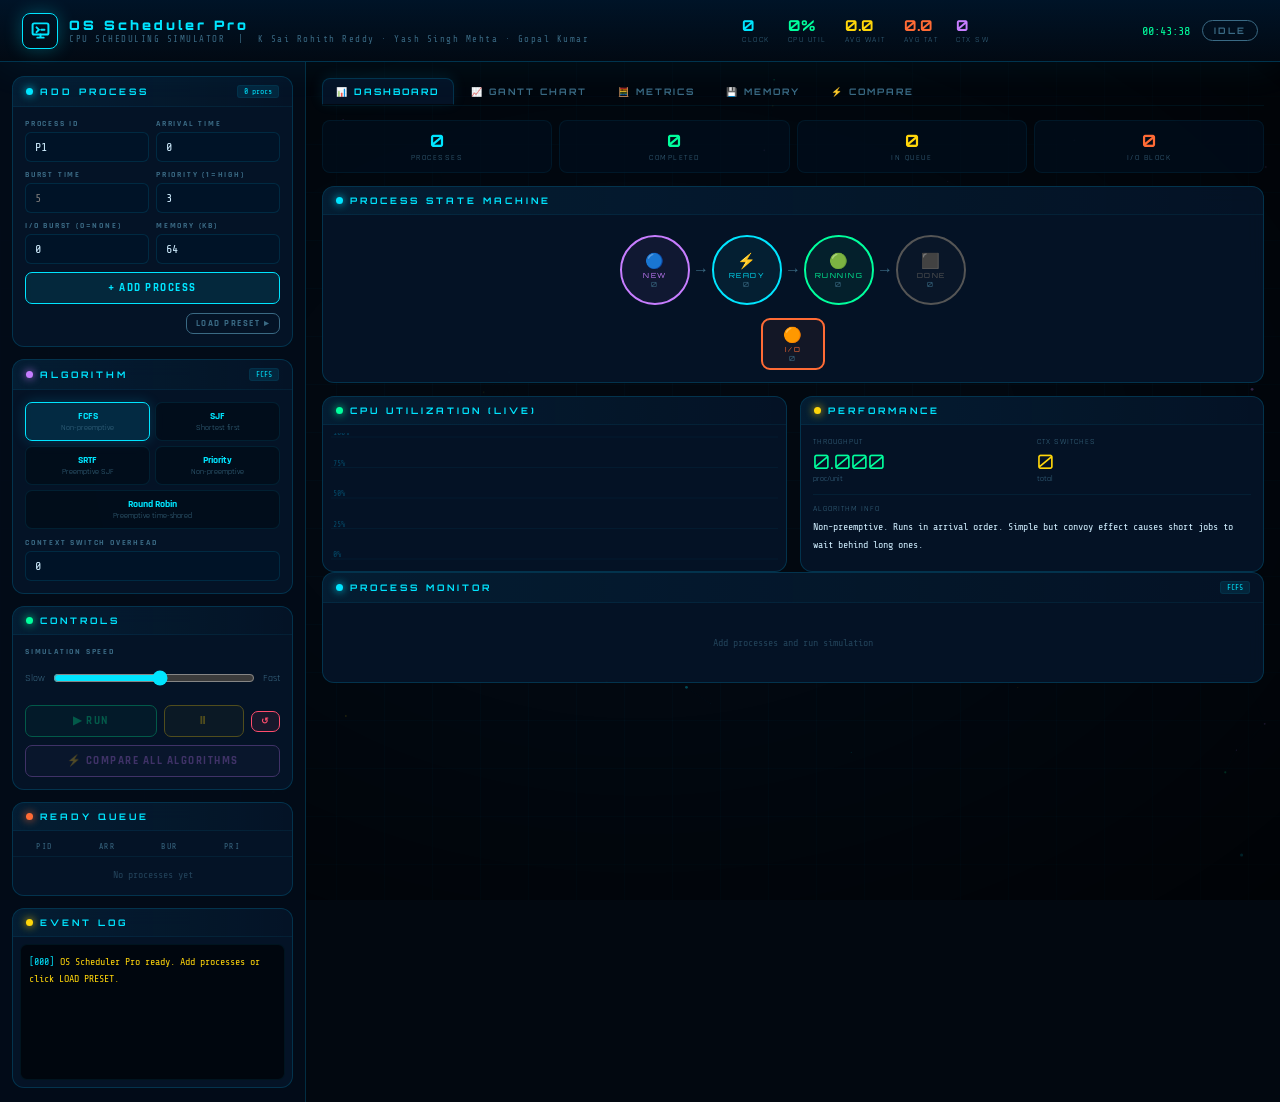
==== index (2).html @ 49852978 "Add files via upload" ====
<!DOCTYPE html>
<html lang="en">
<head>
<meta charset="UTF-8">
<meta name="viewport" content="width=device-width, initial-scale=1.0">
<title>OS Scheduler Pro</title>
<link href="https://fonts.googleapis.com/css2?family=Orbitron:wght@700;900&family=Rajdhani:wght@600;700&family=Share+Tech+Mono&display=swap" rel="stylesheet">
<style>
:root{
  --bg:#020810;--panel:rgba(5,20,40,.9);--panel2:rgba(3,12,25,.92);
  --border:rgba(0,200,255,.18);--b2:rgba(0,200,255,.07);
  --c1:#00e5ff;--c2:#00ff9d;--c3:#ff6b35;--c4:#c77dff;
  --c5:#ffd60a;--c6:#ff4d6d;--tx:#d0eeff;--mt:#3a6a84;
  --hud:'Orbitron',monospace;--body:'Rajdhani',sans-serif;--mono:'Share Tech Mono',monospace;
}
*{margin:0;padding:0;box-sizing:border-box;}
body{background:var(--bg);color:var(--tx);font-family:var(--body);min-height:100vh;overflow-x:hidden;}
#bgc{position:fixed;inset:0;z-index:0;pointer-events:none;}
.grid{position:fixed;inset:0;z-index:0;pointer-events:none;
  background-image:linear-gradient(rgba(0,200,255,.022) 1px,transparent 1px),
  linear-gradient(90deg,rgba(0,200,255,.022) 1px,transparent 1px);background-size:48px 48px;}
.vign{position:fixed;inset:0;z-index:0;pointer-events:none;
  background:radial-gradient(ellipse at center,transparent 42%,rgba(0,0,0,.6) 100%);}
.app{position:relative;z-index:2;display:flex;flex-direction:column;min-height:100vh;}

/* ── HEADER ── */
header{background:linear-gradient(180deg,rgba(0,20,40,.98),rgba(2,10,20,.95));
  border-bottom:1px solid var(--border);padding:0 22px;
  display:flex;align-items:center;justify-content:space-between;
  height:62px;position:sticky;top:0;z-index:100;
  box-shadow:0 4px 40px rgba(0,200,255,.07);}
.hlogo{display:flex;align-items:center;gap:11px;}
.hicon{width:36px;height:36px;border:1.5px solid var(--c1);border-radius:8px;
  display:flex;align-items:center;justify-content:center;
  box-shadow:0 0 18px rgba(0,229,255,.28);animation:ipulse 3s infinite;}
@keyframes ipulse{0%,100%{box-shadow:0 0 18px rgba(0,229,255,.28)}50%{box-shadow:0 0 34px rgba(0,229,255,.52)}}
.hicon svg{width:19px;height:19px;}
.htitle{font-family:var(--hud);font-size:13px;font-weight:900;color:var(--c1);letter-spacing:3px;}
.hsub{font-size:9px;color:var(--mt);letter-spacing:1.5px;font-family:var(--mono);margin-top:1px;}
.hstats{display:flex;gap:18px;}
.hsv{font-family:var(--hud);font-size:15px;font-weight:700;color:var(--c1);transition:all .3s;display:block;}
.hsl{font-size:8px;color:var(--mt);letter-spacing:1.5px;text-transform:uppercase;}
.hright{display:flex;align-items:center;gap:12px;}
.clk{font-family:var(--mono);font-size:12px;color:var(--c2);}
.pill{padding:4px 11px;border-radius:20px;font-size:9px;font-weight:700;
  letter-spacing:2px;text-transform:uppercase;font-family:var(--hud);border:1px solid;transition:all .3s;}
.pidle{border-color:var(--mt);color:var(--mt);}
.prun{border-color:var(--c2);color:var(--c2);animation:blink 1s infinite;}
.pdone{border-color:var(--c5);color:var(--c5);}
.ppause{border-color:var(--c3);color:var(--c3);}
@keyframes blink{0%,100%{opacity:1}50%{opacity:.55}}

/* ── LAYOUT ── */
.main{display:flex;flex:1;}
.sidebar{width:306px;min-width:306px;background:var(--panel2);border-right:1px solid var(--border);
  overflow-y:auto;padding:14px 12px;display:flex;flex-direction:column;gap:12px;}
.sidebar::-webkit-scrollbar{width:3px;}
.sidebar::-webkit-scrollbar-thumb{background:var(--border);border-radius:2px;}
.content{flex:1;overflow-y:auto;padding:16px;display:flex;flex-direction:column;gap:14px;}
.content::-webkit-scrollbar{width:4px;}
.content::-webkit-scrollbar-thumb{background:var(--border);border-radius:2px;}

/* ── PANEL ── */
.panel{background:var(--panel);border:1px solid var(--border);border-radius:12px;
  overflow:hidden;backdrop-filter:blur(10px);transition:border-color .3s;}
.panel:hover{border-color:rgba(0,200,255,.32);}
.phdr{padding:8px 13px;background:linear-gradient(90deg,rgba(0,200,255,.06),transparent);
  border-bottom:1px solid var(--b2);display:flex;align-items:center;justify-content:space-between;}
.ptitle{font-family:var(--hud);font-size:9px;font-weight:700;letter-spacing:3px;
  text-transform:uppercase;color:var(--c1);display:flex;align-items:center;gap:7px;}
.dot{width:7px;height:7px;border-radius:50%;flex-shrink:0;
  box-shadow:0 0 8px currentColor;animation:dp 2s infinite;}
@keyframes dp{0%,100%{opacity:1}50%{opacity:.3}}
.dc{background:var(--c1);color:var(--c1);}
.dg{background:var(--c2);color:var(--c2);}
.do{background:var(--c3);color:var(--c3);}
.dy{background:var(--c5);color:var(--c5);}
.dpu{background:var(--c4);color:var(--c4);}
.pb{padding:12px;}

/* ── FORM ── */
.frow{display:grid;grid-template-columns:1fr 1fr;gap:7px;margin-bottom:8px;}
label{display:block;font-size:8px;font-weight:700;letter-spacing:1.8px;
  text-transform:uppercase;color:var(--mt);margin-bottom:3px;}
input,select{width:100%;padding:7px 9px;background:rgba(0,20,40,.88);
  border:1px solid rgba(0,200,255,.13);border-radius:6px;color:var(--tx);
  font-family:var(--mono);font-size:12px;outline:none;transition:border-color .2s,box-shadow .2s;}
input:focus,select:focus{border-color:var(--c1);box-shadow:0 0 10px rgba(0,229,255,.12);}

/* ── BUTTONS ── */
.btn{padding:8px 13px;border-radius:7px;border:1px solid;font-family:var(--body);
  font-size:11px;font-weight:700;letter-spacing:1.5px;text-transform:uppercase;
  cursor:pointer;transition:all .18s;display:inline-block;}
.bcyan{background:rgba(0,229,255,.1);border-color:var(--c1);color:var(--c1);}
.bcyan:hover{background:rgba(0,229,255,.22);box-shadow:0 0 16px rgba(0,229,255,.3);}
.bgreen{background:rgba(0,255,157,.1);border-color:var(--c2);color:var(--c2);}
.bgreen:hover{background:rgba(0,255,157,.2);box-shadow:0 0 16px rgba(0,255,157,.3);}
.byellow{background:rgba(255,214,10,.1);border-color:var(--c5);color:var(--c5);}
.byellow:hover{background:rgba(255,214,10,.2);}
.bred{background:rgba(255,77,109,.08);border-color:var(--c6);color:var(--c6);}
.bred:hover{background:rgba(255,77,109,.18);}
.bpurple{background:rgba(199,125,255,.1);border-color:var(--c4);color:var(--c4);}
.bpurple:hover{background:rgba(199,125,255,.2);}
.btn:disabled{opacity:.3;cursor:not-allowed;pointer-events:none;}
.bfull{width:100%;text-align:center;}
.bsm{padding:4px 9px;font-size:9px;}
.brow{display:flex;gap:7px;align-items:center;}

/* ── ALGO CARDS ── */
.agrid{display:grid;grid-template-columns:1fr 1fr;gap:5px;margin-bottom:9px;}
.acard{padding:7px 8px;border-radius:7px;border:1px solid rgba(0,200,255,.1);
  background:rgba(0,10,20,.6);cursor:pointer;transition:all .2s;text-align:center;}
.acard:hover{border-color:var(--c1);background:rgba(0,200,255,.06);}
.acard.active{border-color:var(--c1);background:rgba(0,200,255,.13);
  box-shadow:0 0 13px rgba(0,200,255,.2);}
.an{font-size:10px;font-weight:700;color:var(--c1);margin-bottom:1px;}
.ad{font-size:8px;color:var(--mt);}

/* ── QUEUE TABLE ── */
.qt{width:100%;border-collapse:collapse;font-family:var(--mono);font-size:11px;}
.qt th{padding:5px 7px;border-bottom:1px solid var(--b2);color:var(--mt);
  font-size:8px;letter-spacing:1.5px;text-transform:uppercase;font-weight:400;}
.qt td{padding:6px 7px;border-bottom:1px solid rgba(0,200,255,.04);vertical-align:middle;}
.qt tr:last-child td{border-bottom:none;}
.qt tr:hover td{background:rgba(0,200,255,.025);}
.qrm{background:transparent;border:1px solid rgba(255,77,109,.3);color:var(--c6);
  border-radius:4px;padding:2px 6px;cursor:pointer;font-size:9px;transition:all .2s;}
.qrm:hover{background:rgba(255,77,109,.15);}

/* ── TABS ── */
.tabs{display:flex;gap:3px;border-bottom:1px solid var(--b2);}
.tab{padding:7px 13px;font-size:9px;font-weight:700;letter-spacing:2px;
  text-transform:uppercase;border:1px solid transparent;border-radius:8px 8px 0 0;
  cursor:pointer;color:var(--mt);background:transparent;transition:all .2s;font-family:var(--hud);}
.tab:hover{color:var(--tx);}
.tab.active{color:var(--c1);border-color:var(--border);border-bottom-color:var(--bg);
  background:var(--panel);box-shadow:0 -2px 14px rgba(0,200,255,.1);}
.tcon{display:none;}
.tcon.active{display:block;animation:tfi .25s ease;}
@keyframes tfi{from{opacity:0;transform:translateY(5px)}to{opacity:1;transform:none}}

/* ── PROCESS CARDS ── */
.cgrid{display:grid;grid-template-columns:repeat(auto-fill,minmax(138px,1fr));gap:10px;}
.pcard{background:rgba(0,14,28,.88);border:1px solid rgba(0,200,255,.1);
  border-radius:10px;padding:12px;text-align:center;position:relative;
  overflow:hidden;transition:all .4s;}
.pcard::before{content:'';position:absolute;top:0;left:0;right:0;height:2px;
  background:var(--cc,var(--c1));opacity:.55;}
.pcard.snew{--cc:var(--c4);border-color:rgba(199,125,255,.22);}
.pcard.sready{--cc:var(--c1);border-color:rgba(0,200,255,.22);}
.pcard.srunning{--cc:var(--c2);border-color:var(--c2);animation:crun .7s infinite alternate;}
@keyframes crun{from{box-shadow:0 0 12px rgba(0,255,157,.15)}to{box-shadow:0 0 28px rgba(0,255,157,.38)}}
.pcard.swaiting{--cc:var(--c3);border-color:rgba(255,107,53,.22);}
.pcard.sterminated{--cc:#444;border-color:rgba(60,60,60,.25);opacity:.4;}
.pc-id{font-family:var(--hud);font-size:17px;font-weight:900;color:var(--cc,var(--c1));}
.pc-badge{margin:5px auto 6px;display:inline-block;padding:2px 7px;border-radius:12px;
  font-size:8px;font-weight:700;letter-spacing:1.5px;text-transform:uppercase;
  border:1px solid var(--cc,var(--c1));color:var(--cc,var(--c1));background:rgba(0,0,0,.3);}
.pc-bw{background:rgba(0,0,0,.4);border-radius:3px;height:4px;overflow:hidden;margin:6px 0;}
.pc-bar{height:100%;border-radius:3px;transition:width .5s ease;
  background:var(--cc,var(--c1));box-shadow:0 0 6px var(--cc,var(--c1));}
.pc-st{font-family:var(--mono);font-size:9px;color:var(--mt);line-height:1.7;}
.pc-st span{color:var(--cc,var(--c1));}

/* ── GANTT ── */
.gscroll{overflow-x:auto;padding-bottom:26px;}
.gscroll::-webkit-scrollbar{height:4px;}
.gscroll::-webkit-scrollbar-thumb{background:var(--border);border-radius:2px;}
.grow{display:flex;align-items:stretch;gap:2px;min-height:52px;position:relative;}
.gblk{display:flex;align-items:center;justify-content:center;flex-direction:column;
  min-width:34px;border-radius:6px;font-family:var(--mono);font-weight:700;
  flex-shrink:0;position:relative;cursor:pointer;transition:transform .15s,filter .15s;
  animation:gbin .2s ease;}
@keyframes gbin{from{transform:scaleY(0);opacity:0}to{transform:scaleY(1);opacity:1}}
.gblk:hover{transform:scaleY(1.08);filter:brightness(1.35);}
.g-pid{font-size:10px;}
.g-dur{font-size:7px;opacity:.6;}
.g-t{position:absolute;bottom:-18px;left:0;font-size:8px;color:var(--mt);white-space:nowrap;}
.gidle{background:rgba(255,255,255,.03);border:1px dashed rgba(255,255,255,.07);color:var(--mt);}
#gtt{position:fixed;z-index:300;background:rgba(3,12,30,.97);border:1px solid var(--border);
  border-radius:8px;padding:8px 12px;font-family:var(--mono);font-size:11px;
  pointer-events:none;display:none;box-shadow:0 8px 32px rgba(0,0,0,.7);}

/* ── METRICS TABLE ── */
.mt{width:100%;border-collapse:collapse;font-size:11px;}
.mt th{padding:8px 10px;border-bottom:1px solid var(--border);color:var(--c1);
  font-size:8px;letter-spacing:2px;text-transform:uppercase;
  font-weight:700;text-align:left;font-family:var(--hud);}
.mt td{padding:8px 10px;border-bottom:1px solid rgba(0,200,255,.04);font-family:var(--mono);}
.mt tr:hover td{background:rgba(0,200,255,.025);}
.mt tr:last-child td{border-bottom:none;}
.avgr td{background:rgba(0,200,255,.055)!important;color:var(--c1)!important;
  font-weight:700;border-top:1px solid var(--border);}
.vg{color:var(--c2)!important;}
.vy{color:var(--c5)!important;}
.vo{color:var(--c3)!important;}
.vc{color:var(--c1)!important;}

/* ── MEMORY ── */
.mwrap{display:flex;gap:3px;flex-wrap:wrap;margin-bottom:9px;}
.mblk{height:34px;border-radius:4px;display:flex;align-items:center;
  justify-content:center;font-family:var(--mono);font-size:9px;font-weight:700;}
.mfree{background:rgba(255,255,255,.025);border:1px dashed rgba(255,255,255,.07);
  color:rgba(255,255,255,.15);}

/* ── STATE MACHINE ── */
.sdwrap{display:flex;align-items:center;justify-content:center;flex-wrap:wrap;padding:8px 0;}
.sdn{width:70px;height:70px;border-radius:50%;border:2px solid;
  display:flex;flex-direction:column;align-items:center;justify-content:center;
  font-family:var(--hud);font-size:7px;letter-spacing:1.5px;text-transform:uppercase;flex-shrink:0;}
.sdn.active{animation:sdp .8s infinite alternate;}
@keyframes sdp{from{transform:scale(1)}to{transform:scale(1.1)}}
.sdn-n{border-color:var(--c4);color:var(--c4);background:rgba(199,125,255,.06);}
.sdn-r{border-color:var(--c1);color:var(--c1);background:rgba(0,229,255,.06);}
.sdn-ru{border-color:var(--c2);color:var(--c2);background:rgba(0,255,157,.06);}
.sdn-w{border-color:var(--c3);color:var(--c3);background:rgba(255,107,53,.06);}
.sdn-t{border-color:#555;color:#555;background:rgba(80,80,80,.06);}
.sdarr{color:var(--mt);font-size:16px;margin:0 3px;flex-shrink:0;}
.sdicon{font-size:15px;margin-bottom:1px;}
.sdcnt{font-size:7px;color:var(--mt);}

/* ── COMPARE ── */
.cmpgrid{display:grid;grid-template-columns:repeat(auto-fill,minmax(178px,1fr));gap:10px;}
.cmpc{background:rgba(0,15,30,.75);border:1px solid var(--b2);border-radius:10px;padding:13px;}
.cmpc h4{font-family:var(--hud);font-size:9px;letter-spacing:2px;color:var(--c1);margin-bottom:9px;}
.cmpr{display:flex;justify-content:space-between;padding:4px 0;border-bottom:1px solid var(--b2);font-size:10px;}
.cmpr:last-child{border-bottom:none;}
.cml{color:var(--mt);}.cmv{font-family:var(--mono);color:var(--c2);}

/* ── MINI STATS ── */
.msgrid{display:grid;grid-template-columns:repeat(4,1fr);gap:7px;margin-bottom:13px;}
.mscard{background:rgba(0,14,28,.78);border:1px solid var(--b2);border-radius:8px;padding:9px;text-align:center;}
.msval{font-family:var(--hud);font-size:17px;font-weight:700;color:var(--c1);}
.mslbl{font-size:8px;color:var(--mt);letter-spacing:1.5px;text-transform:uppercase;margin-top:2px;}

/* ── LOG ── */
.logbox{background:rgba(0,5,12,.88);border:1px solid var(--b2);border-radius:7px;
  padding:8px;height:136px;overflow-y:auto;font-family:var(--mono);font-size:10px;line-height:1.7;}
.logbox::-webkit-scrollbar{width:3px;}
.logbox::-webkit-scrollbar-thumb{background:var(--border);}
.le{animation:lein .18s ease;}
@keyframes lein{from{opacity:0;transform:translateX(-5px)}to{opacity:1;transform:none}}
.le .lt{color:var(--c1);margin-right:6px;}
.le.lrun .lm{color:var(--c2);}
.le.ldone .lm{color:var(--c3);}
.le.lstart .lm{color:var(--c5);}
.le .lm{color:var(--mt);}

/* ── MISC ── */
.tag{display:inline-block;padding:1px 6px;border-radius:3px;font-size:8px;
  background:rgba(0,200,255,.1);color:var(--c1);border:1px solid var(--b2);font-family:var(--mono);}
.est{text-align:center;color:var(--mt);font-family:var(--mono);font-size:10px;padding:22px;opacity:.55;}
.divider{border:none;border-top:1px solid var(--b2);margin:9px 0;}
.col2{display:grid;grid-template-columns:1fr 1fr;gap:13px;}
.srow{display:flex;align-items:center;gap:8px;font-size:10px;color:var(--mt);}
.srow input[type=range]{flex:1;accent-color:var(--c1);cursor:pointer;}
canvas{display:block;}
@media(max-width:880px){
  .main{flex-direction:column;}.sidebar{width:100%;min-width:0;}
  .msgrid{grid-template-columns:repeat(2,1fr);}.col2{grid-template-columns:1fr;}
}
</style>
</head>
<body>

<canvas id="bgc"></canvas>
<div class="grid"></div>
<div class="vign"></div>
<div id="gtt"></div>

<div class="app">

<!-- HEADER -->
<header>
  <div class="hlogo">
    <div class="hicon">
      <svg viewBox="0 0 24 24" fill="none" stroke="#00e5ff" stroke-width="2.5" stroke-linecap="round">
        <rect x="2" y="3" width="20" height="14" rx="2"/>
        <path d="M8 21h8M12 17v4M7 8l3 3-3 3M13 11h4"/>
      </svg>
    </div>
    <div>
      <div class="htitle">OS Scheduler Pro</div>
      <div class="hsub">CPU SCHEDULING SIMULATOR &nbsp;|&nbsp; K Sai Rohith Reddy · Yash Singh Mehta · Gopal Kumar</div>
    </div>
  </div>
  <div class="hstats">
    <div><span class="hsv" id="hs-t">0</span><div class="hsl">Clock</div></div>
    <div><span class="hsv" style="color:var(--c2)" id="hs-cpu">0%</span><div class="hsl">CPU Util</div></div>
    <div><span class="hsv" style="color:var(--c5)" id="hs-awt">0.0</span><div class="hsl">Avg Wait</div></div>
    <div><span class="hsv" style="color:var(--c3)" id="hs-att">0.0</span><div class="hsl">Avg TAT</div></div>
    <div><span class="hsv" style="color:var(--c4)" id="hs-ctx">0</span><div class="hsl">Ctx Sw</div></div>
  </div>
  <div class="hright">
    <span class="clk" id="clk">00:00:00</span>
    <span class="pill pidle" id="pill">IDLE</span>
  </div>
</header>

<div class="main">

<!-- SIDEBAR -->
<div class="sidebar">

  <!-- Add Process -->
  <div class="panel">
    <div class="phdr"><div class="ptitle"><div class="dot dc"></div>Add Process</div><span class="tag" id="pcnt">0 procs</span></div>
    <div class="pb">
      <div class="frow">
        <div><label>Process ID</label><input id="in-pid" value="P1" maxlength="5"></div>
        <div><label>Arrival Time</label><input type="number" id="in-arr" value="0" min="0"></div>
      </div>
      <div class="frow">
        <div><label>Burst Time</label><input type="number" id="in-bur" placeholder="5" min="1"></div>
        <div><label>Priority (1=high)</label><input type="number" id="in-pri" value="3" min="1" max="10"></div>
      </div>
      <div class="frow">
        <div><label>I/O Burst (0=none)</label><input type="number" id="in-io" value="0" min="0"></div>
        <div><label>Memory (KB)</label><input type="number" id="in-mem" value="64" min="16" max="512" step="16"></div>
      </div>
      <button class="btn bcyan bfull" id="btn-add" onclick="addProcess()">+ ADD PROCESS</button>
      <div style="text-align:right;margin-top:7px">
        <button class="btn bsm" style="border-color:var(--mt);color:var(--mt);background:transparent" onclick="loadPreset()">LOAD PRESET ▸</button>
      </div>
    </div>
  </div>

  <!-- Algorithm -->
  <div class="panel">
    <div class="phdr"><div class="ptitle"><div class="dot dpu"></div>Algorithm</div><span class="tag" id="alg-tag">FCFS</span></div>
    <div class="pb">
      <div class="agrid">
        <div class="acard active" id="alg-FCFS" onclick="setAlgo('FCFS')"><div class="an">FCFS</div><div class="ad">Non-preemptive</div></div>
        <div class="acard" id="alg-SJF" onclick="setAlgo('SJF')"><div class="an">SJF</div><div class="ad">Shortest first</div></div>
        <div class="acard" id="alg-SRTF" onclick="setAlgo('SRTF')"><div class="an">SRTF</div><div class="ad">Preemptive SJF</div></div>
        <div class="acard" id="alg-PRI" onclick="setAlgo('PRI')"><div class="an">Priority</div><div class="ad">Non-preemptive</div></div>
        <div class="acard" id="alg-RR" onclick="setAlgo('RR')" style="grid-column:span 2"><div class="an">Round Robin</div><div class="ad">Preemptive time-shared</div></div>
      </div>
      <div id="q-row" style="display:none;margin-bottom:8px">
        <label>Time Quantum</label>
        <input type="number" id="in-q" value="2" min="1" max="20">
      </div>
      <label>Context Switch Overhead</label>
      <input type="number" id="in-ctx" value="0" min="0" max="5">
    </div>
  </div>

  <!-- Controls -->
  <div class="panel">
    <div class="phdr"><div class="ptitle"><div class="dot dg"></div>Controls</div></div>
    <div class="pb">
      <label style="margin-bottom:5px">Simulation Speed</label>
      <div class="srow" style="margin-bottom:11px">
        <span>Slow</span>
        <input type="range" id="in-spd" min="100" max="1400" value="800" step="100">
        <span>Fast</span>
      </div>
      <div class="brow" style="margin-bottom:8px">
        <button class="btn bgreen" id="btn-run" style="flex:2" onclick="runSim()" disabled>▶ RUN</button>
        <button class="btn byellow" id="btn-pause" style="flex:1" onclick="togglePause()" disabled>⏸</button>
        <button class="btn bred bsm" onclick="resetAll()">↺</button>
      </div>
      <button class="btn bpurple bfull" id="btn-cmp" onclick="compareAll()" disabled>⚡ COMPARE ALL ALGORITHMS</button>
    </div>
  </div>

  <!-- Queue -->
  <div class="panel">
    <div class="phdr"><div class="ptitle"><div class="dot do"></div>Ready Queue</div></div>
    <div class="pb" style="padding:6px 0 3px">
      <table class="qt">
        <thead><tr><th>PID</th><th>ARR</th><th>BUR</th><th>PRI</th><th></th></tr></thead>
        <tbody id="q-tbody"></tbody>
      </table>
      <div id="q-empty" class="est" style="padding:12px">No processes yet</div>
    </div>
  </div>

  <!-- Log -->
  <div class="panel">
    <div class="phdr"><div class="ptitle"><div class="dot dy"></div>Event Log</div></div>
    <div class="pb" style="padding:7px"><div class="logbox" id="logbox"></div></div>
  </div>

</div><!-- /sidebar -->

<!-- CONTENT -->
<div class="content">
  <div class="tabs">
    <div class="tab active" onclick="stab('dash')">📊 Dashboard</div>
    <div class="tab" onclick="stab('gantt')">📈 Gantt Chart</div>
    <div class="tab" onclick="stab('metrics')">🧮 Metrics</div>
    <div class="tab" onclick="stab('mem')">💾 Memory</div>
    <div class="tab" onclick="stab('cmp')">⚡ Compare</div>
  </div>

  <!-- DASHBOARD -->
  <div class="tcon active" id="tab-dash">
    <div class="msgrid">
      <div class="mscard"><div class="msval" id="ms-tot">0</div><div class="mslbl">Processes</div></div>
      <div class="mscard"><div class="msval" style="color:var(--c2)" id="ms-done">0</div><div class="mslbl">Completed</div></div>
      <div class="mscard"><div class="msval" style="color:var(--c5)" id="ms-rdy">0</div><div class="mslbl">In Queue</div></div>
      <div class="mscard"><div class="msval" style="color:var(--c3)" id="ms-io">0</div><div class="mslbl">I/O Block</div></div>
    </div>

    <!-- State Machine -->
    <div class="panel" style="margin-bottom:13px">
      <div class="phdr"><div class="ptitle"><div class="dot dc"></div>Process State Machine</div></div>
      <div class="pb">
        <div class="sdwrap">
          <div class="sdn sdn-n" id="sd-new"><div class="sdicon">🔵</div>NEW<div class="sdcnt" id="sd-n-c">0</div></div>
          <div class="sdarr">→</div>
          <div class="sdn sdn-r" id="sd-rdy"><div class="sdicon">⚡</div>READY<div class="sdcnt" id="sd-r-c">0</div></div>
          <div class="sdarr">→</div>
          <div class="sdn sdn-ru" id="sd-run"><div class="sdicon">🟢</div>RUNNING<div class="sdcnt" id="sd-ru-c">0</div></div>
          <div class="sdarr">→</div>
          <div class="sdn sdn-t" id="sd-term"><div class="sdicon">⬛</div>DONE<div class="sdcnt" id="sd-t-c">0</div></div>
        </div>
        <div style="text-align:center;margin-top:5px">
          <div class="sdn sdn-w" style="width:64px;height:52px;border-radius:9px;margin:0 auto">
            <div class="sdicon">🟠</div>I/O<div class="sdcnt" id="sd-w-c">0</div>
          </div>
        </div>
      </div>
    </div>

    <div class="col2">
      <div class="panel">
        <div class="phdr"><div class="ptitle"><div class="dot dg"></div>CPU Utilization (Live)</div></div>
        <div class="pb" style="padding:8px"><canvas id="cpu-c" height="130" style="width:100%"></canvas></div>
      </div>
      <div class="panel">
        <div class="phdr"><div class="ptitle"><div class="dot dy"></div>Performance</div></div>
        <div class="pb">
          <div style="display:grid;grid-template-columns:1fr 1fr;gap:10px;margin-bottom:10px">
            <div>
              <div style="font-size:8px;color:var(--mt);letter-spacing:1px;margin-bottom:2px">THROUGHPUT</div>
              <div style="font-family:var(--hud);font-size:20px;color:var(--c2)" id="s-thr">0.000</div>
              <div style="font-size:8px;color:var(--mt)">proc/unit</div>
            </div>
            <div>
              <div style="font-size:8px;color:var(--mt);letter-spacing:1px;margin-bottom:2px">CTX SWITCHES</div>
              <div style="font-family:var(--hud);font-size:20px;color:var(--c5)" id="s-ctx">0</div>
              <div style="font-size:8px;color:var(--mt)">total</div>
            </div>
          </div>
          <div class="divider"></div>
          <div style="font-size:8px;color:var(--mt);margin-bottom:4px;letter-spacing:1px">ALGORITHM INFO</div>
          <div id="alg-info" style="font-family:var(--mono);font-size:10px;color:var(--tx);line-height:1.75">Select algorithm and run.</div>
        </div>
      </div>
    </div>

    <div class="panel">
      <div class="phdr"><div class="ptitle"><div class="dot dc"></div>Process Monitor</div><span class="tag" id="pm-tag">FCFS</span></div>
      <div class="pb">
        <div class="cgrid" id="cgrid">
          <div class="est" style="grid-column:1/-1">Add processes and run simulation</div>
        </div>
      </div>
    </div>
  </div>

  <!-- GANTT -->
  <div class="tcon" id="tab-gantt">
    <div class="panel" style="margin-bottom:13px">
      <div class="phdr">
        <div class="ptitle"><div class="dot dg"></div>Gantt Chart — <span id="gantt-alg" style="color:var(--c5)">FCFS</span></div>
        <span style="font-family:var(--mono);font-size:9px;color:var(--mt)">Hover blocks for details</span>
      </div>
      <div class="pb"><div class="gscroll"><div class="grow" id="grow"><div class="est" style="width:100%">Run simulation to see Gantt chart</div></div></div></div>
    </div>
    <div class="panel" style="margin-bottom:13px">
      <div class="phdr"><div class="ptitle"><div class="dot dc"></div>Legend</div></div>
      <div class="pb"><div style="display:flex;gap:12px;flex-wrap:wrap" id="gleg"></div></div>
    </div>
    <div class="panel">
      <div class="phdr"><div class="ptitle"><div class="dot do"></div>Execution Timeline</div></div>
      <div class="pb" style="padding:0 0 4px">
        <table class="mt"><thead><tr><th>PID</th><th>Arrival</th><th>Burst</th><th>First Run</th><th>Finish</th><th>Wait</th><th>TAT</th><th>Response</th></tr></thead>
        <tbody id="tl-body"></tbody></table>
        <div id="tl-empty" class="est">Run simulation</div>
      </div>
    </div>
  </div>

  <!-- METRICS -->
  <div class="tcon" id="tab-metrics">
    <div class="msgrid">
      <div class="mscard"><div class="msval" style="color:var(--c5)" id="mm-awt">—</div><div class="mslbl">Avg Wait</div></div>
      <div class="mscard"><div class="msval" style="color:var(--c3)" id="mm-att">—</div><div class="mslbl">Avg TAT</div></div>
      <div class="mscard"><div class="msval" style="color:var(--c1)" id="mm-art">—</div><div class="mslbl">Avg Response</div></div>
      <div class="mscard"><div class="msval" style="color:var(--c2)" id="mm-cpu">—</div><div class="mslbl">CPU Util</div></div>
    </div>
    <div class="panel" style="margin-bottom:13px">
      <div class="phdr"><div class="ptitle"><div class="dot dc"></div>Per-Process Metrics</div></div>
      <div class="pb" style="padding:0 0 4px">
        <table class="mt"><thead><tr><th>PID</th><th>Pri</th><th>Arr</th><th>Burst</th><th>I/O</th><th>Finish</th><th>Wait</th><th>TAT</th><th>Response</th><th>CPU%</th></tr></thead>
        <tbody id="met-body"></tbody></table>
        <div id="met-empty" class="est">Run simulation</div>
      </div>
    </div>
    <div class="col2">
      <div class="panel">
        <div class="phdr"><div class="ptitle"><div class="dot dy"></div>Wait vs TAT Chart</div></div>
        <div class="pb" style="padding:8px"><canvas id="bar-c" height="180" style="width:100%"></canvas></div>
      </div>
      <div class="panel">
        <div class="phdr"><div class="ptitle"><div class="dot do"></div>Summary</div></div>
        <div class="pb" id="sum-panel" style="font-family:var(--mono);font-size:10px;line-height:2;color:var(--mt)">Run simulation.</div>
      </div>
    </div>
  </div>

  <!-- MEMORY -->
  <div class="tcon" id="tab-mem">
    <div class="panel" style="margin-bottom:13px">
      <div class="phdr"><div class="ptitle"><div class="dot dpu"></div>Memory Map — 1024 KB Total</div></div>
      <div class="pb">
        <div class="mwrap" id="mem-map"></div>
        <div style="display:flex;gap:10px;flex-wrap:wrap;margin-top:7px" id="mem-leg"></div>
        <div style="background:rgba(0,0,0,.4);border-radius:4px;height:8px;margin-top:10px;overflow:hidden">
          <div id="mem-prog" style="height:100%;border-radius:4px;background:linear-gradient(90deg,var(--c4),var(--c1));transition:width .4s;width:0%"></div>
        </div>
        <div style="font-size:9px;color:var(--mt);margin-top:4px;font-family:var(--mono)">
          Used: <span id="m-used" style="color:var(--c1)">0 KB</span> / 1024 KB — Free: <span id="m-free" style="color:var(--c2)">1024 KB</span>
        </div>
      </div>
    </div>
    <div class="col2">
      <div class="panel">
        <div class="phdr"><div class="ptitle"><div class="dot dc"></div>Allocation Table</div></div>
        <div class="pb" style="padding:0 0 4px">
          <table class="mt"><thead><tr><th>PID</th><th>Size (KB)</th><th>Base</th><th>Limit</th><th>State</th></tr></thead>
          <tbody id="mem-tbody"></tbody></table>
          <div id="mem-empty" class="est">No processes</div>
        </div>
      </div>
      <div class="panel">
        <div class="phdr"><div class="ptitle"><div class="dot dg"></div>Memory Stats</div></div>
        <div class="pb" style="display:grid;gap:8px">
          <div class="mscard"><div class="msval" style="color:var(--c4)" id="ms-alloc">0 KB</div><div class="mslbl">Allocated</div></div>
          <div class="mscard"><div class="msval" style="color:var(--c3)" id="ms-frag">0</div><div class="mslbl">Fragments</div></div>
          <div class="mscard"><div class="msval" style="color:var(--c2)" id="ms-util">0%</div><div class="mslbl">Utilization</div></div>
        </div>
      </div>
    </div>
  </div>

  <!-- COMPARE -->
  <div class="tcon" id="tab-cmp">
    <div class="panel" style="margin-bottom:13px">
      <div class="phdr"><div class="ptitle"><div class="dot dpu"></div>Algorithm Comparison</div></div>
      <div class="pb">
        <p style="font-size:10px;color:var(--mt);font-family:var(--mono);margin-bottom:11px">Click ⚡ COMPARE ALL ALGORITHMS to run all 5 algorithms and compare side-by-side.</p>
        <div class="cmpgrid" id="cmp-grid"><div class="est" style="grid-column:1/-1">Click ⚡ COMPARE ALL ALGORITHMS in the sidebar</div></div>
      </div>
    </div>
    <div class="panel">
      <div class="phdr"><div class="ptitle"><div class="dot dy"></div>Comparison Chart</div></div>
      <div class="pb" style="padding:10px"><canvas id="cmp-c" height="200" style="width:100%"></canvas></div>
    </div>
  </div>

</div><!-- /content -->
</div><!-- /main -->
</div><!-- /app -->

<script>
// ═══════════════════════════════════════════
// PARTICLES
// ═══════════════════════════════════════════
(function(){
  var cv = document.getElementById('bgc'), ctx = cv.getContext('2d');
  var W, H, pts = [];
  var COLS = ['#00e5ff','#00ff9d','#c77dff','#ffd60a'];
  function resize(){ W = cv.width = innerWidth; H = cv.height = innerHeight; }
  resize(); window.addEventListener('resize', resize);
  for(var i=0;i<80;i++) pts.push({
    x: Math.random()*innerWidth, y: Math.random()*innerHeight,
    vx:(Math.random()-.5)*.25, vy:(Math.random()-.5)*.25,
    r: Math.random()*1.3+.3, a: Math.random()*.3+.05,
    c: COLS[Math.floor(Math.random()*4)]
  });
  (function draw(){
    ctx.clearRect(0,0,W,H);
    pts.forEach(function(p){
      p.x+=p.vx; p.y+=p.vy;
      if(p.x<0)p.x=W; if(p.x>W)p.x=0;
      if(p.y<0)p.y=H; if(p.y>H)p.y=0;
      ctx.beginPath(); ctx.arc(p.x,p.y,p.r,0,Math.PI*2);
      ctx.fillStyle=p.c; ctx.globalAlpha=p.a; ctx.fill();
    });
    ctx.globalAlpha=1;
    for(var i=0;i<pts.length;i++) for(var j=i+1;j<pts.length;j++){
      var dx=pts[i].x-pts[j].x, dy=pts[i].y-pts[j].y, d=Math.sqrt(dx*dx+dy*dy);
      if(d<105){ ctx.beginPath(); ctx.moveTo(pts[i].x,pts[i].y); ctx.lineTo(pts[j].x,pts[j].y);
        ctx.strokeStyle='rgba(0,200,255,'+(0.05*(1-d/105))+')'; ctx.lineWidth=.5; ctx.stroke(); }
    }
    requestAnimationFrame(draw);
  })();
})();

// ═══════════════════════════════════════════
// GLOBAL STATE
// ═══════════════════════════════════════════
var procs = [];
var algo  = 'FCFS';
var running = false, paused = false;
var simTO = null, pidC = 1, ctxSw = 0;
var timeline = [], cpuHist = [];

var COLORS = ['#00e5ff','#00ff9d','#ff6b35','#c77dff','#ffd60a','#ff4d6d','#43d9ad','#ff9ef5'];
var AINFO = {
  FCFS: 'Non-preemptive. Runs in arrival order. Simple but convoy effect causes short jobs to wait behind long ones.',
  SJF:  'Non-preemptive Shortest Job First. Minimizes average waiting time but may starve long processes.',
  SRTF: 'Preemptive SJF. Preempts the CPU if a new shorter job arrives. Optimal average waiting time.',
  PRI:  'Non-preemptive Priority. Lower number = higher priority. Risk of starvation for low-priority processes.',
  RR:   'Round Robin. Each process gets a time quantum. Fair, good response time, suitable for time-sharing systems.'
};

// ═══════════════════════════════════════════
// CLOCK
// ═══════════════════════════════════════════
setInterval(function(){
  var n = new Date();
  document.getElementById('clk').textContent =
    String(n.getHours()).padStart(2,'0')+':'+
    String(n.getMinutes()).padStart(2,'0')+':'+
    String(n.getSeconds()).padStart(2,'0');
}, 1000);

// ═══════════════════════════════════════════
// TABS
// ═══════════════════════════════════════════
function stab(id) {
  var ids = ['dash','gantt','metrics','mem','cmp'];
  var tabs = document.querySelectorAll('.tab');
  ids.forEach(function(tid, i){ tabs[i].classList.toggle('active', tid === id); });
  document.querySelectorAll('.tcon').forEach(function(c){ c.classList.remove('active'); });
  document.getElementById('tab-'+id).classList.add('active');
}

// ═══════════════════════════════════════════
// ALGORITHM
// ═══════════════════════════════════════════
function setAlgo(a) {
  algo = a;
  document.querySelectorAll('.acard').forEach(function(c){ c.classList.remove('active'); });
  document.getElementById('alg-'+a).classList.add('active');
  document.getElementById('q-row').style.display = (a === 'RR') ? 'block' : 'none';
  document.getElementById('alg-tag').textContent = a;
  document.getElementById('pm-tag').textContent  = a;
  document.getElementById('gantt-alg').textContent = a;
  document.getElementById('alg-info').textContent = AINFO[a];
}

// ═══════════════════════════════════════════
// ADD / REMOVE PROCESS
// ═══════════════════════════════════════════
function addProcess() {
  if (running && !paused) return;
  var pid = document.getElementById('in-pid').value.trim() || ('P'+pidC);
  var arr = parseInt(document.getElementById('in-arr').value) || 0;
  var bur = parseInt(document.getElementById('in-bur').value);
  var pri = parseInt(document.getElementById('in-pri').value) || 3;
  var io  = parseInt(document.getElementById('in-io').value)  || 0;
  var mem = parseInt(document.getElementById('in-mem').value) || 64;

  if (!bur || bur < 1)                        { flash('Burst time must be ≥ 1', 'e'); return; }
  if (procs.find(function(p){ return p.pid===pid; })) { flash('PID already exists', 'e'); return; }
  if (procs.length >= 8)                      { flash('Maximum 8 processes', 'e'); return; }

  var ci = procs.length % COLORS.length;
  procs.push({ pid:pid, arr:arr, bur:bur, pri:pri, io:io, mem:mem,
    state:'new', color:COLORS[ci],
    rem:bur, start:null, fin:null, wt:null, tat:null, rt:null });
  pidC++;
  document.getElementById('in-pid').value = 'P' + pidC;
  document.getElementById('in-bur').value = '';
  var maxArr = procs.reduce(function(m,p){ return Math.max(m,p.arr); }, 0);
  document.getElementById('in-arr').value = maxArr;

  renderAll();
  document.getElementById('btn-run').disabled = false;
  document.getElementById('btn-cmp').disabled = false;
  flash(pid + ' added', 's');
}

function removeProcess(pid) {
  if (running) return;
  procs = procs.filter(function(p){ return p.pid !== pid; });
  procs.forEach(function(p,i){ p.color = COLORS[i % COLORS.length]; });
  renderAll();
  if (!procs.length) {
    document.getElementById('btn-run').disabled = true;
    document.getElementById('btn-cmp').disabled = true;
  }
}

function loadPreset() {
  if (running) return;
  procs = []; pidC = 1;
  var preset = [
    {pid:'P1',arr:0,bur:8,pri:2,io:2,mem:128},
    {pid:'P2',arr:1,bur:4,pri:1,io:0,mem:64},
    {pid:'P3',arr:2,bur:9,pri:3,io:3,mem:256},
    {pid:'P4',arr:3,bur:5,pri:2,io:0,mem:96},
    {pid:'P5',arr:4,bur:2,pri:1,io:1,mem:64}
  ];
  preset.forEach(function(p,i){
    procs.push({pid:p.pid,arr:p.arr,bur:p.bur,pri:p.pri,io:p.io,mem:p.mem,
      state:'new',color:COLORS[i],rem:p.bur,start:null,fin:null,wt:null,tat:null,rt:null});
  });
  pidC = 6;
  document.getElementById('in-pid').value = 'P6';
  renderAll();
  document.getElementById('btn-run').disabled = false;
  document.getElementById('btn-cmp').disabled = false;
  flash('Preset loaded — 5 processes', 's');
}

// ═══════════════════════════════════════════
// FLASH
// ═══════════════════════════════════════════
function flash(msg, type) {
  var el = document.createElement('div');
  var ok = (type === 's');
  var col = ok ? '#00ff9d' : '#ff4d6d';
  el.style.cssText = 'position:fixed;bottom:16px;right:16px;z-index:9999;'+
    'padding:9px 15px;border-radius:7px;font-family:var(--mono);font-size:11px;'+
    'border:1px solid '+col+';color:'+col+';'+
    'background:'+(ok?'rgba(0,255,157,.08)':'rgba(255,77,109,.08)')+';';
  el.textContent = msg;
  document.body.appendChild(el);
  setTimeout(function(){ el.remove(); }, 2000);
}

// ═══════════════════════════════════════════
// RENDER — QUEUE TABLE
// ═══════════════════════════════════════════
function renderQueue() {
  var tb = document.getElementById('q-tbody');
  var em = document.getElementById('q-empty');
  document.getElementById('pcnt').textContent = procs.length + ' procs';
  document.getElementById('ms-tot').textContent = procs.length;
  if (!procs.length) { tb.innerHTML = ''; em.style.display = 'block'; return; }
  em.style.display = 'none';
  tb.innerHTML = procs.map(function(p){
    var priCol = p.pri<=2 ? 'var(--c6)' : p.pri<=4 ? 'var(--c5)' : 'var(--mt)';
    return '<tr>'+
      '<td style="color:'+p.color+';font-weight:700">'+p.pid+'</td>'+
      '<td>'+p.arr+'</td>'+
      '<td>'+p.bur+(p.io?'<span style="color:var(--c5)">+'+p.io+'</span>':'')+'</td>'+
      '<td style="color:'+priCol+'">'+p.pri+'</td>'+
      '<td><button class="qrm" onclick="removeProcess(\''+p.pid+'\')">✕</button></td>'+
    '</tr>';
  }).join('');
}

// ═══════════════════════════════════════════
// RENDER — PROCESS CARDS
// ═══════════════════════════════════════════
function renderCards(rt) {
  var g = document.getElementById('cgrid');
  if (!procs.length) {
    g.innerHTML = '<div class="est" style="grid-column:1/-1">Add processes and run simulation</div>';
    return;
  }
  g.innerHTML = procs.map(function(p){
    var pct = rt ? Math.max(0, Math.round((1 - p.rem/p.bur)*100)) : 0;
    return '<div class="pcard s'+p.state+'" style="--cc:'+p.color+'">'+
      '<div class="pc-id" style="color:'+p.color+'">'+p.pid+'</div>'+
      '<div class="pc-badge">'+p.state.toUpperCase()+'</div>'+
      '<div class="pc-bw"><div class="pc-bar" style="width:'+pct+'%;background:'+p.color+'"></div></div>'+
      '<div class="pc-st">BUR <span>'+p.bur+'</span> | REM <span>'+p.rem+'</span><br>'+
      'PRI <span>'+p.pri+'</span> | ARR <span>'+p.arr+'</span>'+
      (p.io?'<br>I/O <span>'+p.io+'</span>':'')+'</div>'+
    '</div>';
  }).join('');
}

// ═══════════════════════════════════════════
// RENDER — STATE MACHINE
// ═══════════════════════════════════════════
function renderSD() {
  var c = {new:0,ready:0,running:0,waiting:0,terminated:0};
  procs.forEach(function(p){ c[p.state] = (c[p.state]||0) + 1; });
  document.getElementById('sd-n-c').textContent  = c.new||0;
  document.getElementById('sd-r-c').textContent  = c.ready||0;
  document.getElementById('sd-ru-c').textContent = c.running||0;
  document.getElementById('sd-w-c').textContent  = c.waiting||0;
  document.getElementById('sd-t-c').textContent  = c.terminated||0;
  document.getElementById('sd-run').classList.toggle('active', c.running > 0);
  document.getElementById('sd-rdy').classList.toggle('active', c.ready > 0);
  document.getElementById('ms-done').textContent = c.terminated||0;
  document.getElementById('ms-rdy').textContent  = c.ready||0;
  document.getElementById('ms-io').textContent   = c.waiting||0;
}

// ═══════════════════════════════════════════
// RENDER — MEMORY MAP
// ═══════════════════════════════════════════
function renderMem() {
  var mm = document.getElementById('mem-map');
  var ml = document.getElementById('mem-leg');
  var mt = document.getElementById('mem-tbody');
  var me = document.getElementById('mem-empty');
  if (!procs.length) {
    mm.innerHTML='<span style="font-family:var(--mono);font-size:9px;color:var(--mt)">No processes</span>';
    ml.innerHTML=mt.innerHTML=''; me.style.display='block';
    document.getElementById('m-used').textContent='0 KB';
    document.getElementById('m-free').textContent='1024 KB';
    document.getElementById('mem-prog').style.width='0%';
    document.getElementById('ms-alloc').textContent='0 KB';
    document.getElementById('ms-frag').textContent='0';
    document.getElementById('ms-util').textContent='0%';
    return;
  }
  me.style.display='none';
  var addr=0, allocs=[];
  procs.forEach(function(p){
    allocs.push({pid:p.pid,base:addr,size:p.mem,color:p.color,state:p.state});
    addr+=p.mem;
  });
  var used=addr, free=Math.max(0,1024-used), sc=560/1024;
  mm.innerHTML = allocs.map(function(a){
    return '<div class="mblk" style="width:'+Math.max(26,Math.round(a.size*sc))+'px;'+
      'background:'+a.color+'1a;border:1px solid '+a.color+'55;color:'+a.color+'">'+
      a.pid+'<br><span style="font-size:8px;opacity:.7">'+a.size+'K</span></div>';
  }).join('') + (free>0 ? '<div class="mblk mfree" style="width:'+Math.max(18,Math.round(free*sc))+'px">'+free+'K<br>FREE</div>' : '');
  ml.innerHTML = allocs.map(function(a){
    return '<div style="display:flex;align-items:center;gap:5px;font-size:9px;color:var(--mt)">'+
      '<div style="width:10px;height:10px;border-radius:2px;background:'+a.color+'"></div>'+
      '<span style="color:'+a.color+'">'+a.pid+'</span> '+a.base+'–'+(a.base+a.size-1)+' KB</div>';
  }).join('');
  mt.innerHTML = allocs.map(function(a){
    return '<tr><td style="color:'+a.color+';font-weight:700">'+a.pid+'</td>'+
      '<td class="vc">'+a.size+'</td><td>'+a.base+'</td><td>'+(a.base+a.size-1)+'</td>'+
      '<td>'+a.state+'</td></tr>';
  }).join('');
  var pct=Math.min(100,Math.round((used/1024)*100));
  document.getElementById('m-used').textContent=used+' KB';
  document.getElementById('m-free').textContent=free+' KB';
  document.getElementById('mem-prog').style.width=pct+'%';
  document.getElementById('ms-alloc').textContent=used+' KB';
  document.getElementById('ms-frag').textContent=free>0?1:0;
  document.getElementById('ms-util').textContent=pct+'%';
}

// ═══════════════════════════════════════════
// RENDER — GANTT
// ═══════════════════════════════════════════
function renderGantt(tl2, upTo) {
  if (upTo === undefined) upTo = Infinity;
  var row = document.getElementById('grow');
  row.innerHTML = '';
  var sl = tl2.filter(function(b){ return b.start < upTo; });
  if (!sl.length) {
    row.innerHTML='<div class="est" style="width:100%">Run simulation to see Gantt chart</div>';
    return;
  }
  var totT = tl2[tl2.length-1] ? tl2[tl2.length-1].end : 1;
  sl.forEach(function(b){
    var dur = Math.min(b.end, upTo) - b.start;
    var w   = Math.max(34, Math.round((dur/totT)*100)*6);
    var div = document.createElement('div');
    div.className = 'gblk' + (b.pid==='IDLE' ? ' gidle' : '');
    div.style.width = w + 'px';
    var p = procs.find(function(x){ return x.pid===b.pid; });
    if (p) { div.style.background=p.color+'18'; div.style.border='1px solid '+p.color; div.style.color=p.color; }
    div.innerHTML='<span class="g-pid">'+b.pid+'</span><span class="g-dur">'+dur+'u</span><span class="g-t">'+b.start+'</span>';
    var tt = document.getElementById('gtt');
    div.addEventListener('mouseenter', function(e){
      tt.style.display='block';
      tt.innerHTML='<b style="color:'+(p?p.color:'#888')+'">'+b.pid+'</b><br>Start: '+b.start+' | End: '+b.end+'<br>Duration: '+dur+' units';
      tt.style.left=(e.clientX+12)+'px'; tt.style.top=(e.clientY-44)+'px';
    });
    div.addEventListener('mousemove',function(e){tt.style.left=(e.clientX+12)+'px';tt.style.top=(e.clientY-44)+'px';});
    div.addEventListener('mouseleave',function(){tt.style.display='none';});
    row.appendChild(div);
  });
  if (sl.length) {
    var sp=document.createElement('span');
    sp.style.cssText='font-family:var(--mono);font-size:8px;color:var(--mt);align-self:flex-end;padding-bottom:2px;padding-left:4px;';
    sp.textContent=Math.min(upTo, tl2[tl2.length-1].end);
    row.appendChild(sp);
  }
  document.getElementById('gleg').innerHTML = procs.map(function(p){
    return '<div style="display:flex;align-items:center;gap:5px;font-size:9px;font-family:var(--mono)">'+
      '<div style="width:12px;height:12px;border-radius:2px;background:'+p.color+'1a;border:1px solid '+p.color+'"></div>'+
      '<span style="color:'+p.color+'">'+p.pid+'</span>'+
      '<span style="color:var(--mt)">B:'+p.bur+' A:'+p.arr+'</span></div>';
  }).join('');
}

// ═══════════════════════════════════════════
// RENDER — METRICS
// ═══════════════════════════════════════════
function renderMetrics() {
  var tb  = document.getElementById('met-body');
  var em  = document.getElementById('met-empty');
  var tlb = document.getElementById('tl-body');
  var tle = document.getElementById('tl-empty');
  var done = procs.filter(function(p){ return p.fin != null; });
  if (!done.length) { tb.innerHTML=''; em.style.display='block'; tlb.innerHTML=''; tle.style.display='block'; return; }
  em.style.display='none'; tle.style.display='none';
  var totT = done.reduce(function(m,p){ return Math.max(m,p.fin); }, 0);
  var busyT = done.reduce(function(s,p){ return s+p.bur; }, 0);
  var cpuU = totT ? Math.round((busyT/totT)*100) : 0;
  var awt = (done.reduce(function(s,p){ return s+(p.wt||0); },0)/done.length).toFixed(1);
  var att = (done.reduce(function(s,p){ return s+(p.tat||0); },0)/done.length).toFixed(1);
  var art = (done.reduce(function(s,p){ return s+(p.rt||0); },0)/done.length).toFixed(1);
  var thr = (done.length/totT).toFixed(3);

  ['hs-awt','mm-awt'].forEach(function(id){ document.getElementById(id).textContent=awt; });
  ['hs-att','mm-att'].forEach(function(id){ document.getElementById(id).textContent=att; });
  ['hs-cpu','mm-cpu'].forEach(function(id){ document.getElementById(id).textContent=cpuU+'%'; });
  document.getElementById('mm-art').textContent=art;
  document.getElementById('s-thr').textContent=thr;
  ['s-ctx','hs-ctx'].forEach(function(id){ document.getElementById(id).textContent=ctxSw; });

  tb.innerHTML = done.map(function(p){
    var priCol = p.pri<=2?'var(--c6)':p.pri<=4?'var(--c5)':'var(--mt)';
    return '<tr>'+
      '<td style="color:'+p.color+';font-weight:700">'+p.pid+'</td>'+
      '<td style="color:'+priCol+'">'+p.pri+'</td>'+
      '<td>'+p.arr+'</td><td>'+p.bur+'</td><td>'+(p.io||0)+'</td>'+
      '<td class="vc">'+p.fin+'</td>'+
      '<td class="vy">'+p.wt+'</td>'+
      '<td class="vo">'+p.tat+'</td>'+
      '<td>'+p.rt+'</td>'+
      '<td class="vg">'+(totT?Math.round((p.bur/totT)*100):0)+'%</td>'+
    '</tr>';
  }).join('') + '<tr class="avgr"><td colspan="5">AVERAGE</td><td>—</td><td>'+awt+'</td><td>'+att+'</td><td>'+art+'</td><td>'+cpuU+'%</td></tr>';

  tlb.innerHTML = done.map(function(p){
    return '<tr>'+
      '<td style="color:'+p.color+';font-weight:700">'+p.pid+'</td>'+
      '<td>'+p.arr+'</td><td>'+p.bur+'</td>'+
      '<td class="vc">'+(p.start!=null?p.start:'—')+'</td>'+
      '<td class="vg">'+(p.fin!=null?p.fin:'—')+'</td>'+
      '<td class="vy">'+(p.wt!=null?p.wt:'—')+'</td>'+
      '<td class="vo">'+(p.tat!=null?p.tat:'—')+'</td>'+
      '<td>'+(p.rt!=null?p.rt:'—')+'</td>'+
    '</tr>';
  }).join('');

  document.getElementById('sum-panel').innerHTML =
    '<div><span style="color:var(--c1)">Algorithm:</span> '+algo+'</div>'+
    '<div><span style="color:var(--c1)">Processes:</span> '+done.length+' completed</div>'+
    '<div><span style="color:var(--c1)">Total Time:</span> '+totT+' units</div>'+
    '<div><span style="color:var(--c1)">CPU Busy:</span> '+busyT+' units ('+cpuU+'%)</div>'+
    '<div><span style="color:var(--c1)">CPU Idle:</span> '+(totT-busyT)+' units ('+(100-cpuU)+'%)</div>'+
    '<div><span style="color:var(--c1)">Throughput:</span> '+thr+' proc/unit</div>'+
    '<div><span style="color:var(--c1)">Ctx Switches:</span> '+ctxSw+'</div>'+
    '<div><span style="color:var(--c5)">Avg Wait:</span> '+awt+' units</div>'+
    '<div><span style="color:var(--c3)">Avg TAT:</span> '+att+' units</div>'+
    '<div><span style="color:var(--c4)">Avg Response:</span> '+art+' units</div>';

  drawBar();
}

function renderAll(rt) {
  renderQueue(); renderCards(rt||false); renderSD(); renderMem();
}

// ═══════════════════════════════════════════
// LOG
// ═══════════════════════════════════════════
function addLog(t, msg, type) {
  type = type || '';
  var box = document.getElementById('logbox');
  var d = document.createElement('div');
  d.className = 'le l' + type;
  d.innerHTML = '<span class="lt">['+String(t).padStart(3,'0')+']</span><span class="lm">'+msg+'</span>';
  box.appendChild(d);
  box.scrollTop = box.scrollHeight;
}

// ═══════════════════════════════════════════
// CPU GRAPH
// ═══════════════════════════════════════════
function drawCPU() {
  var cv = document.getElementById('cpu-c');
  var W = cv.offsetWidth || 400, H = 130;
  cv.width = W; cv.height = H;
  var ctx = cv.getContext('2d');
  ctx.clearRect(0,0,W,H);
  ctx.strokeStyle='rgba(0,200,255,.05)'; ctx.lineWidth=1;
  for(var i=0;i<=4;i++){
    var y=H-4-(H-8)*(i/4);
    ctx.beginPath();ctx.moveTo(0,y);ctx.lineTo(W,y);ctx.stroke();
    ctx.fillStyle='rgba(0,200,255,.3)';ctx.font='8px Share Tech Mono';ctx.fillText((i*25)+'%',2,y-2);
  }
  if(!cpuHist.length) return;
  var xs=W/Math.max(cpuHist.length,20);
  ctx.beginPath();ctx.moveTo(0,H);
  cpuHist.forEach(function(v,i){ctx.lineTo(i*xs,H-4-(H-8)*(v/100));});
  ctx.lineTo((cpuHist.length-1)*xs,H);
  var gr=ctx.createLinearGradient(0,0,0,H);
  gr.addColorStop(0,'rgba(0,255,157,.28)');gr.addColorStop(1,'rgba(0,255,157,.02)');
  ctx.fillStyle=gr;ctx.fill();
  ctx.beginPath();ctx.strokeStyle='#00ff9d';ctx.lineWidth=2;ctx.lineJoin='round';
  cpuHist.forEach(function(v,i){var x=i*xs,y=H-4-(H-8)*(v/100);i===0?ctx.moveTo(x,y):ctx.lineTo(x,y);});
  ctx.stroke();
}

// ═══════════════════════════════════════════
// BAR CHART
// ═══════════════════════════════════════════
function drawBar() {
  var cv=document.getElementById('bar-c');
  var W=cv.offsetWidth||400,H=180;cv.width=W;cv.height=H;
  var ctx=cv.getContext('2d');ctx.clearRect(0,0,W,H);
  var done=procs.filter(function(p){return p.fin!=null;});
  if(!done.length)return;
  var mV=done.reduce(function(m,p){return Math.max(m,p.wt||0,p.tat||0);},1);
  var bw=Math.min(36,(W-40)/done.length-8),ys=(H-38)/mV;
  done.forEach(function(p,i){
    var x=20+i*(bw*2+10),th=(p.tat||0)*ys,wh=(p.wt||0)*ys;
    ctx.fillStyle=p.color+'33';ctx.fillRect(x,H-22-th,bw,th);
    ctx.strokeStyle=p.color;ctx.lineWidth=1.5;ctx.strokeRect(x,H-22-th,bw,th);
    ctx.fillStyle='rgba(255,214,10,.22)';ctx.fillRect(x+bw+2,H-22-wh,bw,wh);
    ctx.strokeStyle='#ffd60a';ctx.lineWidth=1;ctx.strokeRect(x+bw+2,H-22-wh,bw,wh);
    ctx.fillStyle=p.color;ctx.font='8px Share Tech Mono';ctx.textAlign='center';ctx.fillText(p.pid,x+bw,H-6);
  });
  ctx.font='8px Share Tech Mono';ctx.textAlign='left';
  ctx.fillStyle='rgba(0,229,255,.7)';ctx.fillRect(6,5,9,6);ctx.fillStyle='rgba(255,255,255,.4)';ctx.fillText('TAT',18,12);
  ctx.fillStyle='rgba(255,214,10,.6)';ctx.fillRect(50,5,9,6);ctx.fillStyle='rgba(255,255,255,.4)';ctx.fillText('Wait',62,12);
}

// ═══════════════════════════════════════════
// SCHEDULING ALGORITHMS
// ═══════════════════════════════════════════
function cloneP() {
  return procs.map(function(p){
    return {pid:p.pid,arr:p.arr,bur:p.bur,pri:p.pri,io:p.io,mem:p.mem,
      color:p.color,state:'new',rem:p.bur,done:false,frun:null,
      start:null,fin:null,wt:0,tat:0,rt:0};
  });
}

function schedFCFS(ps) {
  var s=ps.slice().sort(function(a,b){return a.arr-b.arr;}),tl=[],t=0,lp=null,cx=0;
  s.forEach(function(p){
    if(t<p.arr){tl.push({pid:'IDLE',start:t,end:p.arr});t=p.arr;}
    if(lp&&lp!==p.pid)cx++;
    p.start=t;p.rt=t-p.arr;
    tl.push({pid:p.pid,start:t,end:t+p.bur});
    p.fin=t+p.bur;p.wt=t-p.arr;p.tat=p.fin-p.arr;t+=p.bur;lp=p.pid;
  });
  return{tl:tl,cx:cx,ps:s};
}

function schedSJF(ps) {
  var pl=ps.slice().sort(function(a,b){return a.arr-b.arr;}),tl=[],t=0,done=0,cx=0,lp=null;
  while(done<pl.length){
    var av=pl.filter(function(p){return p.arr<=t&&!p.done;});
    if(!av.length){var nx=pl.find(function(p){return !p.done;});if(!nx)break;tl.push({pid:'IDLE',start:t,end:nx.arr});t=nx.arr;continue;}
    av.sort(function(a,b){return a.bur-b.bur;});
    var p=av[0];if(lp&&lp!==p.pid)cx++;
    p.start=t;p.rt=t-p.arr;tl.push({pid:p.pid,start:t,end:t+p.bur});
    t+=p.bur;p.fin=t;p.wt=p.start-p.arr;p.tat=p.fin-p.arr;p.done=true;done++;lp=p.pid;
  }
  return{tl:tl,cx:cx,ps:pl};
}

function schedSRTF(ps) {
  var pl=ps.map(function(p){return Object.assign({},p,{rem:p.bur,done:false,frun:null});});
  pl.sort(function(a,b){return a.arr-b.arr;});
  var tl=[],t=0,done=0,cx=0,lp=null;
  while(done<pl.length){
    var av=pl.filter(function(p){return p.arr<=t&&!p.done;});
    if(!av.length){var nx=pl.find(function(p){return !p.done;});if(!nx)break;tl.push({pid:'IDLE',start:t,end:nx.arr});t=nx.arr;continue;}
    av.sort(function(a,b){return a.rem-b.rem;});
    var p=av[0];
    if(p.frun===null)p.frun=t;
    if(lp&&lp!==p.pid)cx++;lp=p.pid;
    var fut=pl.filter(function(q){return q.arr>t&&!q.done;}).map(function(q){return q.arr;});
    var ne=fut.length?Math.min.apply(null,fut.concat([t+p.rem])):t+p.rem;
    var rf=Math.min(p.rem,ne-t);
    if(tl.length&&tl[tl.length-1].pid===p.pid)tl[tl.length-1].end+=rf;
    else tl.push({pid:p.pid,start:t,end:t+rf});
    t+=rf;p.rem-=rf;
    if(p.rem===0){p.done=true;done++;p.fin=t;p.tat=t-p.arr;p.wt=p.tat-p.bur;p.start=p.frun;p.rt=p.frun-p.arr;}
  }
  return{tl:tl,cx:cx,ps:pl};
}

function schedPRI(ps) {
  var pl=ps.slice().sort(function(a,b){return a.arr-b.arr;}),tl=[],t=0,done=0,cx=0,lp=null;
  while(done<pl.length){
    var av=pl.filter(function(p){return p.arr<=t&&!p.done;});
    if(!av.length){var nx=pl.find(function(p){return !p.done;});if(!nx)break;tl.push({pid:'IDLE',start:t,end:nx.arr});t=nx.arr;continue;}
    av.sort(function(a,b){return a.pri-b.pri;});
    var p=av[0];if(lp&&lp!==p.pid)cx++;
    p.start=t;p.rt=t-p.arr;tl.push({pid:p.pid,start:t,end:t+p.bur});
    t+=p.bur;p.fin=t;p.wt=p.start-p.arr;p.tat=p.fin-p.arr;p.done=true;done++;lp=p.pid;
  }
  return{tl:tl,cx:cx,ps:pl};
}

function schedRR(ps, q, cc) {
  cc=cc||0;
  var pl=ps.map(function(p){return Object.assign({},p,{rem:p.bur,done:false,fr:-1});});
  pl.sort(function(a,b){return a.arr-b.arr;});
  var tl=[],queue=[],t=0,done=0,arrived=0,cx=0,lp=null;
  while(arrived<pl.length&&pl[arrived].arr<=t)queue.push(pl[arrived++]);
  while(done<pl.length){
    if(!queue.length){
      var nx=pl[arrived];if(!nx)break;
      tl.push({pid:'IDLE',start:t,end:nx.arr});t=nx.arr;
      while(arrived<pl.length&&pl[arrived].arr<=t)queue.push(pl[arrived++]);
      continue;
    }
    var p=queue.shift();
    if(lp&&lp!==p.pid){cx++;if(cc>0){tl.push({pid:'CTX',start:t,end:t+cc});t+=cc;}}
    if(p.fr<0){p.fr=t;p.rt=t-p.arr;}
    var rf=Math.min(q,p.rem);
    if(tl.length&&tl[tl.length-1].pid===p.pid)tl[tl.length-1].end+=rf;
    else tl.push({pid:p.pid,start:t,end:t+rf});
    t+=rf;p.rem-=rf;lp=p.pid;
    while(arrived<pl.length&&pl[arrived].arr<=t)queue.push(pl[arrived++]);
    if(p.rem>0)queue.push(p);
    else{p.done=true;done++;p.fin=t;p.tat=t-p.arr;p.wt=p.tat-p.bur;p.start=p.fr;}
  }
  return{tl:tl,cx:cx,ps:pl};
}

function runScheduler(a, ps) {
  var q  = parseInt(document.getElementById('in-q').value)   || 2;
  var cc = parseInt(document.getElementById('in-ctx').value) || 0;
  if(a==='FCFS') return schedFCFS(ps);
  if(a==='SJF')  return schedSJF(ps);
  if(a==='SRTF') return schedSRTF(ps);
  if(a==='PRI')  return schedPRI(ps);
  return schedRR(ps, q, cc);
}

// ═══════════════════════════════════════════
// RUN SIMULATION
// ═══════════════════════════════════════════
function runSim() {
  if (running || !procs.length) return;
  running=true; paused=false; cpuHist=[]; ctxSw=0; timeline=[];

  document.getElementById('btn-run').disabled=true;
  document.getElementById('btn-pause').disabled=false;
  setPill('prun','RUNNING');

  procs.forEach(function(p){
    p.state='new'; p.rem=p.bur;
    p.start=null; p.fin=null; p.wt=null; p.tat=null; p.rt=null;
  });

  var res = runScheduler(algo, cloneP());
  timeline = res.tl;
  ctxSw    = res.cx;

  // Write metrics back to procs
  res.ps.forEach(function(rp){
    var p=procs.find(function(x){return x.pid===rp.pid;});
    if(p){ p.start=rp.start; p.fin=rp.fin; p.wt=rp.wt; p.tat=rp.tat; p.rt=rp.rt; }
  });

  document.getElementById('logbox').innerHTML='';
  addLog(0,'▶ Started | '+algo+(algo==='RR'?' Q='+document.getElementById('in-q').value:'')+' | '+procs.length+' processes','start');

  var step=0;
  function tick(){
    if(paused){simTO=setTimeout(tick,180);return;}
    if(step>=timeline.length){
      procs.forEach(function(p){p.state='terminated';p.rem=0;});
      renderAll(true);
      renderGantt(timeline);
      renderMetrics();
      setPill('pdone','COMPLETE');
      document.getElementById('hs-t').textContent=timeline[timeline.length-1]?timeline[timeline.length-1].end:0;
      addLog(timeline[timeline.length-1]?timeline[timeline.length-1].end:0,'✓ All processes terminated.','done');
      running=false;
      document.getElementById('btn-run').disabled=false;
      document.getElementById('btn-pause').disabled=true;
      drawCPU(); return;
    }
    var b=timeline[step], t=b.end;
    document.getElementById('hs-t').textContent=t;
    var busy=timeline.slice(0,step+1).filter(function(x){return x.pid!=='IDLE'&&x.pid!=='CTX';})
      .reduce(function(s,x){return s+(x.end-x.start);},0);
    cpuHist.push(t>0?Math.round((busy/t)*100):0);
    drawCPU();

    if(b.pid!=='IDLE'&&b.pid!=='CTX'){
      var p=procs.find(function(x){return x.pid===b.pid;});
      if(p){
        procs.forEach(function(x){
          if(x.pid!==b.pid&&x.state!=='terminated')
            x.state=x.arr<=b.start?'ready':'new';
        });
        p.state='running';
        var rsf=timeline.slice(0,step+1).filter(function(x){return x.pid===p.pid;})
          .reduce(function(s,x){return s+(x.end-x.start);},0);
        p.rem=Math.max(0,p.bur-rsf);
        addLog(b.start,p.pid+' → RUNNING  (t='+b.start+'..'+b.end+')  rem:'+p.rem,'run');
        var isLast=!timeline.slice(step+1).some(function(x){return x.pid===p.pid;});
        if(isLast){
          var spd2=1500-parseInt(document.getElementById('in-spd').value);
          setTimeout(function(){p.state='terminated';p.rem=0;renderAll(true);},spd2*.8);
        }
      }
    } else {
      procs.forEach(function(x){
        if(x.state!=='terminated')x.state=x.arr<=b.start?'ready':'new';
      });
      if(b.pid==='CTX')addLog(b.start,'⇌ Context switch','');
      else addLog(b.start,'— IDLE (t='+b.start+'..'+b.end+')','');
    }
    renderAll(true);
    renderGantt(timeline, b.end);
    step++;
    var spd=1500-parseInt(document.getElementById('in-spd').value);
    simTO=setTimeout(tick, spd);
  }
  tick();
}

// ═══════════════════════════════════════════
// PAUSE / RESUME
// ═══════════════════════════════════════════
function togglePause() {
  if(!running) return;
  paused=!paused;
  document.getElementById('btn-pause').textContent=paused?'▶':'⏸';
  setPill(paused?'ppause':'prun', paused?'PAUSED':'RUNNING');
}

function setPill(cls, txt) {
  var el=document.getElementById('pill');
  el.className='pill '+cls;
  el.textContent=txt;
}

// ═══════════════════════════════════════════
// COMPARE ALL
// ═══════════════════════════════════════════
function compareAll() {
  if(!procs.length||running) return;
  var q=parseInt(document.getElementById('in-q').value)||2;
  var algos=['FCFS','SJF','SRTF','PRI','RR'];
  var results={};
  algos.forEach(function(a){results[a]=runScheduler(a,cloneP());});

  var grid=document.getElementById('cmp-grid');
  grid.innerHTML=algos.map(function(n){
    var r=results[n];
    var done=r.ps.filter(function(p){return p.fin!=null;});
    if(!done.length)return'';
    var totT=done.reduce(function(m,p){return Math.max(m,p.fin);},0);
    var busyT=done.reduce(function(s,p){return s+p.bur;},0);
    var awt=(done.reduce(function(s,p){return s+(p.wt||0);},0)/done.length).toFixed(1);
    var att=(done.reduce(function(s,p){return s+(p.tat||0);},0)/done.length).toFixed(1);
    var art=(done.reduce(function(s,p){return s+(p.rt||0);},0)/done.length).toFixed(1);
    var cpu=totT?Math.round((busyT/totT)*100):0;
    return '<div class="cmpc"><h4>'+(n==='RR'?'RR (Q='+q+')':n)+'</h4>'+
      '<div class="cmpr"><span class="cml">Avg Wait</span><span class="cmv" style="color:var(--c5)">'+awt+'</span></div>'+
      '<div class="cmpr"><span class="cml">Avg TAT</span><span class="cmv" style="color:var(--c3)">'+att+'</span></div>'+
      '<div class="cmpr"><span class="cml">Avg Response</span><span class="cmv">'+art+'</span></div>'+
      '<div class="cmpr"><span class="cml">CPU Util</span><span class="cmv" style="color:var(--c2)">'+cpu+'%</span></div>'+
      '<div class="cmpr"><span class="cml">Ctx Switches</span><span class="cmv">'+r.cx+'</span></div>'+
      '<div class="cmpr"><span class="cml">Total Time</span><span class="cmv">'+totT+'</span></div>'+
    '</div>';
  }).join('');

  // Compare chart
  var cv=document.getElementById('cmp-c');
  var W=cv.offsetWidth||600,H=200;cv.width=W;cv.height=H;
  var ctx=cv.getContext('2d');ctx.clearRect(0,0,W,H);
  var cols=['#00e5ff','#00ff9d','#ff6b35','#c77dff','#ffd60a'];
  var awtV=algos.map(function(n){var d=results[n].ps.filter(function(p){return p.fin!=null;});return d.length?parseFloat((d.reduce(function(s,p){return s+(p.wt||0);},0)/d.length).toFixed(1)):0;});
  var attV=algos.map(function(n){var d=results[n].ps.filter(function(p){return p.fin!=null;});return d.length?parseFloat((d.reduce(function(s,p){return s+(p.tat||0);},0)/d.length).toFixed(1)):0;});
  var mV=Math.max.apply(null,awtV.concat(attV).concat([1]));
  var bw=Math.min(30,(W-50)/algos.length-10),ys=(H-44)/mV;
  algos.forEach(function(n,i){
    var x=30+i*(bw*2+10),tw=attV[i]*ys,ww=awtV[i]*ys;
    ctx.fillStyle=cols[i]+'33';ctx.fillRect(x,H-24-tw,bw,tw);
    ctx.strokeStyle=cols[i];ctx.lineWidth=1.5;ctx.strokeRect(x,H-24-tw,bw,tw);
    ctx.fillStyle='rgba(255,214,10,.2)';ctx.fillRect(x+bw+2,H-24-ww,bw,ww);
    ctx.strokeStyle='#ffd60a';ctx.lineWidth=1;ctx.strokeRect(x+bw+2,H-24-ww,bw,ww);
    ctx.fillStyle=cols[i];ctx.font='8px Share Tech Mono';ctx.textAlign='center';
    ctx.fillText(n==='RR'?'RR('+q+')':n,x+bw,H-7);
  });
  ctx.font='8px Share Tech Mono';ctx.textAlign='left';
  ctx.fillStyle='rgba(0,229,255,.7)';ctx.fillRect(6,5,9,6);ctx.fillStyle='rgba(255,255,255,.4)';ctx.fillText('TAT',18,12);
  ctx.fillStyle='rgba(255,214,10,.6)';ctx.fillRect(50,5,9,6);ctx.fillStyle='rgba(255,255,255,.4)';ctx.fillText('Wait',62,12);

  stab('cmp');
  flash('Comparison complete!','s');
}

// ═══════════════════════════════════════════
// RESET
// ═══════════════════════════════════════════
function resetAll() {
  if(simTO)clearTimeout(simTO);
  running=false;paused=false;procs=[];cpuHist=[];pidC=1;ctxSw=0;timeline=[];
  document.getElementById('in-pid').value='P1';
  document.getElementById('in-bur').value='';
  document.getElementById('in-arr').value='0';
  ['btn-run','btn-cmp','btn-pause'].forEach(function(id){document.getElementById(id).disabled=true;});
  document.getElementById('btn-pause').textContent='⏸';
  setPill('pidle','IDLE');
  ['hs-t','hs-ctx','s-ctx'].forEach(function(id){document.getElementById(id).textContent='0';});
  ['hs-cpu','mm-cpu'].forEach(function(id){document.getElementById(id).textContent='0%';});
  ['hs-awt','mm-awt','hs-att','mm-att'].forEach(function(id){document.getElementById(id).textContent='0.0';});
  document.getElementById('mm-art').textContent='—';
  document.getElementById('s-thr').textContent='0.000';
  document.getElementById('grow').innerHTML='<div class="est" style="width:100%">Run simulation to see Gantt chart</div>';
  document.getElementById('gleg').innerHTML='';
  document.getElementById('tl-body').innerHTML='';document.getElementById('tl-empty').style.display='block';
  document.getElementById('met-body').innerHTML='';document.getElementById('met-empty').style.display='block';
  document.getElementById('cmp-grid').innerHTML='<div class="est" style="grid-column:1/-1">Click ⚡ COMPARE ALL ALGORITHMS</div>';
  document.getElementById('logbox').innerHTML='';
  document.getElementById('sum-panel').textContent='Run simulation.';
  document.getElementById('alg-info').textContent=AINFO[algo];
  ['cpu-c','bar-c','cmp-c'].forEach(function(id){
    var c=document.getElementById(id);if(c){var cx=c.getContext('2d');cx.clearRect(0,0,c.width,c.height);}
  });
  renderAll(false);
  addLog(0,'System reset. Ready.','start');
  flash('Reset complete','s');
}

// ═══════════════════════════════════════════
// INIT
// ═══════════════════════════════════════════
window.addEventListener('load', function(){
  addLog(0,'OS Scheduler Pro ready. Add processes or click LOAD PRESET.','start');
  renderAll(false);
  document.getElementById('alg-info').textContent=AINFO[algo];
});
window.addEventListener('resize', drawCPU);
</script>
</body>
</html>
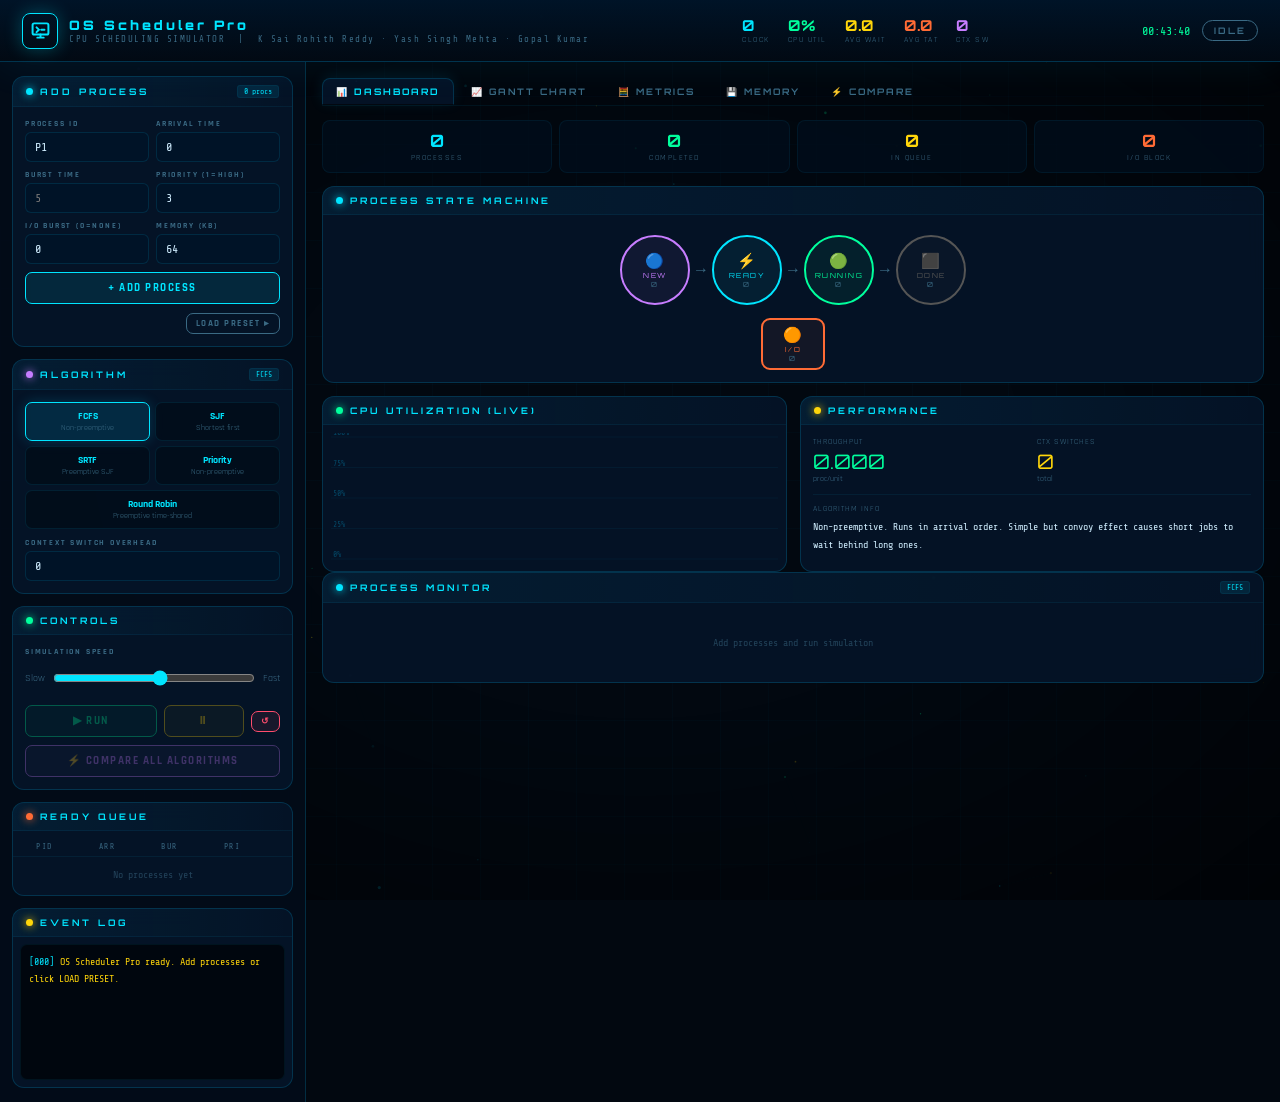
==== commit dc46eb1a: "Refactor INIT section for clarity" ====
--- a/index (2).html
+++ b/index (2).html
@@ -1330,9 +1330,8 @@
   flash('Reset complete','s');
 }
 
-// ═══════════════════════════════════════════
-// INIT
-// ═══════════════════════════════════════════
+//INIT
+  
 window.addEventListener('load', function(){
   addLog(0,'OS Scheduler Pro ready. Add processes or click LOAD PRESET.','start');
   renderAll(false);
